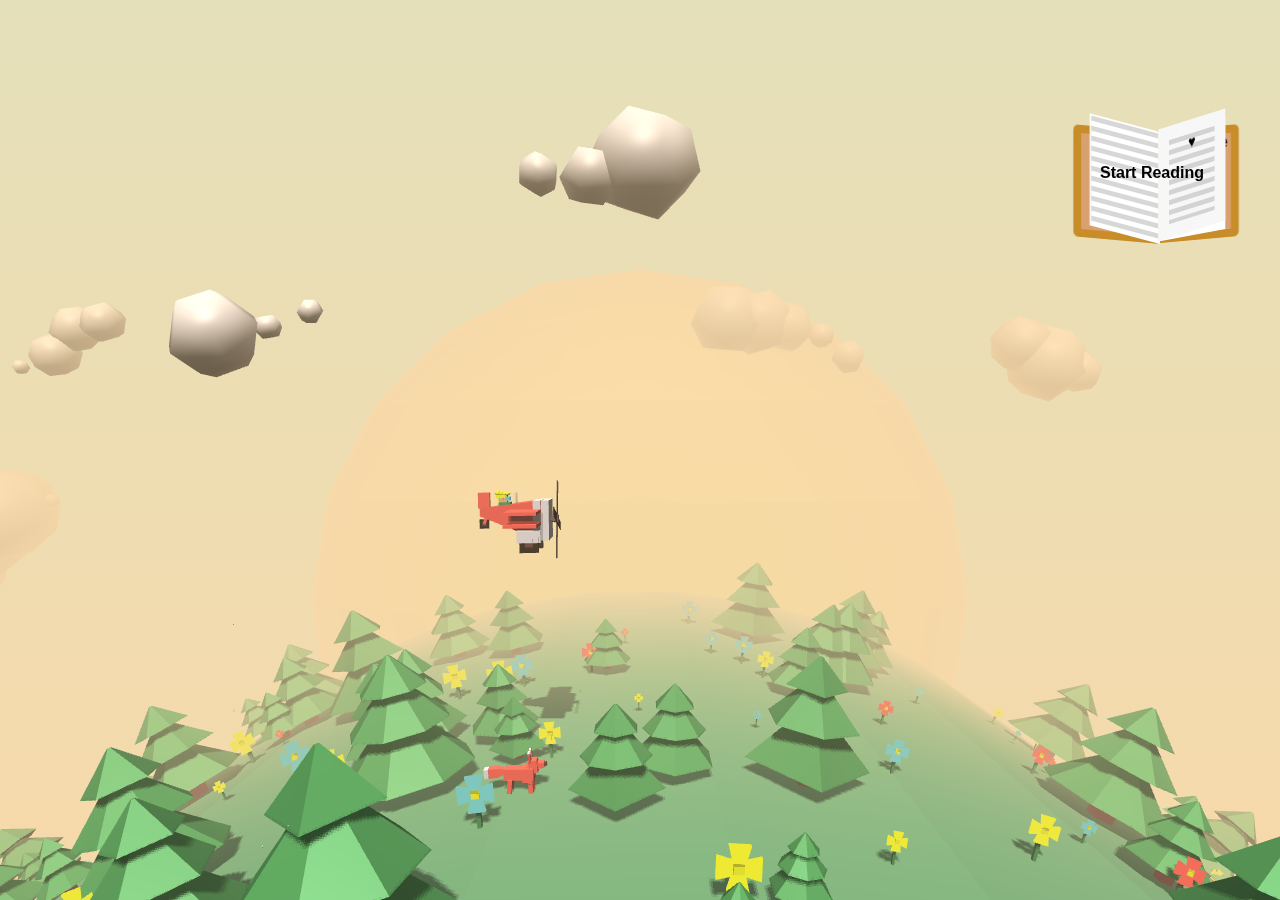
==== index.html @ 649fe2ad "first init" ====
<!DOCTYPE html>
<html lang="en" >
<head>
  <meta charset="UTF-8">
  <title>TinyPolyWorld - ThreeJS experiements.</title>
  
  
  
      <link rel="stylesheet" href="css/style.css">

  
</head>

<body>

<div id="bookwrap">
<div onclick="createBook(50)" id="readbutton">
	<span>Start Reading</span>
	<div class="animated-icon">
	<div class="book-cover"></div>
 	<div class="page"></div> 
</div></div>
<div id="book" style="margin-top:0px;"></div>
</div>
<div id="world"></div>

  <script type="text/javascript" src="js/TweenMax.min.js"></script>
  <script src='js/three.min.js'></script>
  <script  src="js/index.js"></script>

</body>
</html>
---- css/style.css ----
* {
	margin: 0;
	padding: 0;
	font-family: Arial;
}

#world {
	position: absolute;
	width: 100%;
	height: 100%;
	overflow: hidden;
	background: linear-gradient(#e4e0ba, #f7d9aa);
}
#bookwrap{
	height:300px;
	overflow:hidden;
	position: absolute;
	z-index: 9999;
	width: 100%;
	margin: auto;
	text-align: center;
	padding-top:20px;
}
#book, #readbutton {
	z-index: 9999;
}
#readbutton {
	float: right;
}
*, *::before, *::after {
  box-sizing: border-box;
}

.animated-icon {
  width: 15em;
  height: 15em;
  margin: 3em auto 0;
  padding: 4em 2em;
  position: relative;
}
.animated-icon .book-cover, .animated-icon .book-cover::after {
  background: rgba(200,100,40,0.5);
  border: 0.5em solid rgba(200,140,40,1);
  height: 7em;
  border-radius: 5%;
  width: 5.5em;
  transform: rotateY(10deg) skewY(5deg);
  transform-style: preserve-3d;
  transform-origin: right;
  position: absolute;
  z-index: -0;
}
.animated-icon .book-cover::after {
  content: 'The Little Prince';
  position: absolute;
  left: 100%;
  top: -1.45em;
  transform: rotateY(0deg) skewY(-10deg);
}
.animated-icon .page {
   transform-origin: right;
   position: absolute;
   top: 4em;
   left: 2em;
   height: 7em;
   border: 2px solid white;
	background: linear-gradient(
	  to bottom,
	  #d7d7d7,
	  #d7d7d7 50%,
	  white 50%,
	  white
	);
background-size: 100% 10px;
   z-index: 10;
   width: 5.5em;
   transform: rotateY(0deg) skewY(15deg) scaleX(0.8);
   transform-style: preserve-3d;
}
.animated-icon .page::before {
    content: "\2665";
    position: absolute;
    top: -.25em;
    left: -.25em;
    transform-origin: right;
    transform: rotateY(180deg) skewY(20deg) scaleX(0.95);
    transform-style: preserve-3d;
    border-top: 34px solid white;
    border:14px solid white;
	background: linear-gradient(
	  to bottom,
	  #d3d3d3,
	  #d3d3d3 50%,
	  white 50%,
	  white
	);
background-size: 100% 10px;
    z-index: 100;
    height: 7em;
    width: 5.5em;
    animation: turn 2s ease-in-out infinite;
}
.animated-icon .page::after {
    content: "\2665";
    position: absolute;
    top: -.25em;
    left: -.25em;
    transform-origin: right;
    transform: rotateY(180deg) skewY(25deg) scaleX(0.95);
    transform-style: preserve-3d;
    border-top: 34px solid #f7f7f7;
    border: 14px solid #f7f7f7;
    background: linear-gradient(
	  to bottom,
	  #d3d3d3 ,
	  #d3d3d3 50%,
	  #f7f7f7 50%,
	  #f7f7f7
	);
background-size: 100% 10px;
    z-index: 100;
    height: 7em;
    width: 5.5em;
}

@-webkit-keyframes turn {
  0% {
    transform: rotateY(180deg) skewY(25deg) scaleX(0.95);
  }
  40% {
    transform: rotateY(0deg) skewY(0) scaleX(0.95);
  }
  100% {
    transform: rotateY(0deg) skewY(0) scaleX(0.95);
  }
}
@keyframes turn {
  0% {
    transform: rotateY(180deg) skewY(25deg) scaleX(0.95);

  }
  40% {
    transform: rotateY(0deg) skewY(0) scaleX(0.95);
  }
  100% {
    transform: rotateY(0deg) skewY(0) scaleX(0.95);

  }
}
#readbutton span {
	width: 15em;
    position: absolute;
    z-index: 9999;
    margin: 5em 0 0 -8em;
    padding: 4em 2em;
    font-weight: 800;

}
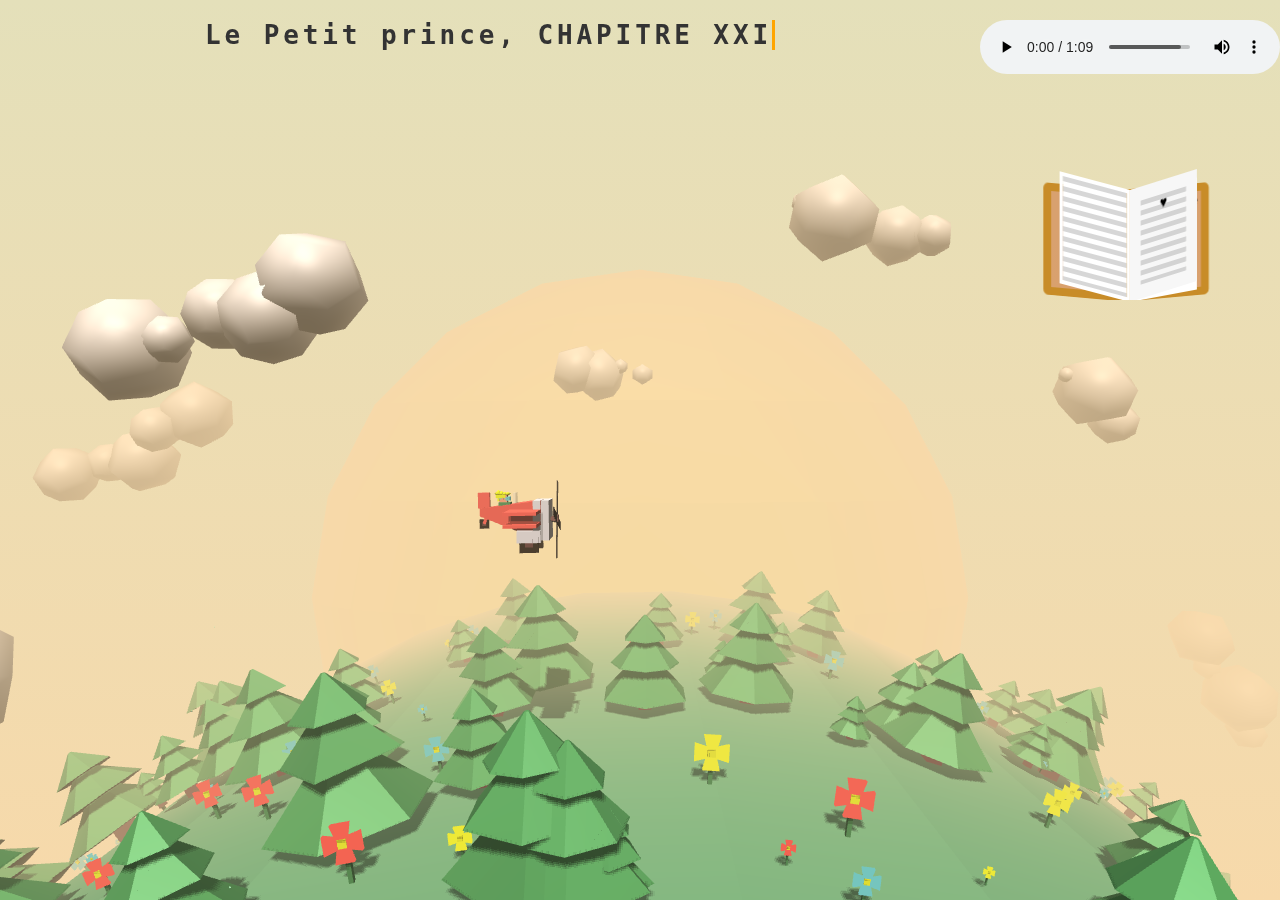
==== commit 373bd571: "add audio" ====
--- a/index.html
+++ b/index.html
@@ -2,24 +2,23 @@
 <html lang="en" >
 <head>
   <meta charset="UTF-8">
-  <title>TinyPolyWorld - ThreeJS experiements.</title>
-  
-  
-  
-      <link rel="stylesheet" href="css/style.css">
-
-  
+  <title>The Little Prince</title>
+  <link rel="stylesheet" href="css/style.css">
 </head>
 
 <body>
 
-<div id="bookwrap">
-<div onclick="createBook(50)" id="readbutton">
-	<span>Start Reading</span>
+<div id="bookwrap" onclick="createBook(50,'french')">
+<div id="readbutton">
+ <audio controls>
+   <source src="Little_Pince_French.mp3" type='audio/mpeg; codecs="mp3"'>
+   <span>您的浏览器不支持</span>
+</audio>
 	<div class="animated-icon">
 	<div class="book-cover"></div>
  	<div class="page"></div> 
 </div></div>
+<div id="booktitle" style="margin-top:0px;"><div class="typewriter"><h1>Le Petit prince, CHAPITRE XXI</h1></div></div>
 <div id="book" style="margin-top:0px;"></div>
 </div>
 <div id="world"></div>
--- a/css/style.css
+++ b/css/style.css
@@ -63,7 +63,7 @@
    top: 4em;
    left: 2em;
    height: 7em;
-   border: 2px solid white;
+   border: 4px solid white;
 	background: linear-gradient(
 	  to bottom,
 	  #d7d7d7,
@@ -94,7 +94,7 @@
 	  white 50%,
 	  white
 	);
-background-size: 100% 10px;
+	background-size: 100% 10px;
     z-index: 100;
     height: 7em;
     width: 5.5em;
@@ -117,7 +117,7 @@
 	  #f7f7f7 50%,
 	  #f7f7f7
 	);
-background-size: 100% 10px;
+	background-size: 100% 10px;
     z-index: 100;
     height: 7em;
     width: 5.5em;
@@ -155,4 +155,33 @@
     padding: 4em 2em;
     font-weight: 800;
 
+}
+#booktitle {
+  padding-top: 0;
+  display: flex;
+  justify-content: center;
+}
+.typewriter h1 {
+  color: #333;
+  font-family: monospace;
+  overflow: hidden;
+  border-right: .15em solid orange; 
+  white-space: nowrap; 
+  margin: 0 auto; 
+  letter-spacing: .15em; 
+  animation: 
+    typing 3.5s steps(30, end),
+    blink-caret .5s step-end infinite;
+}
+
+/* The typing effect */
+@keyframes typing {
+  from { width: 0 }
+  to { width: 100% }
+}
+
+/* The typewriter cursor effect */
+@keyframes blink-caret {
+  from, to { border-color: transparent }
+  50% { border-color: orange }
 }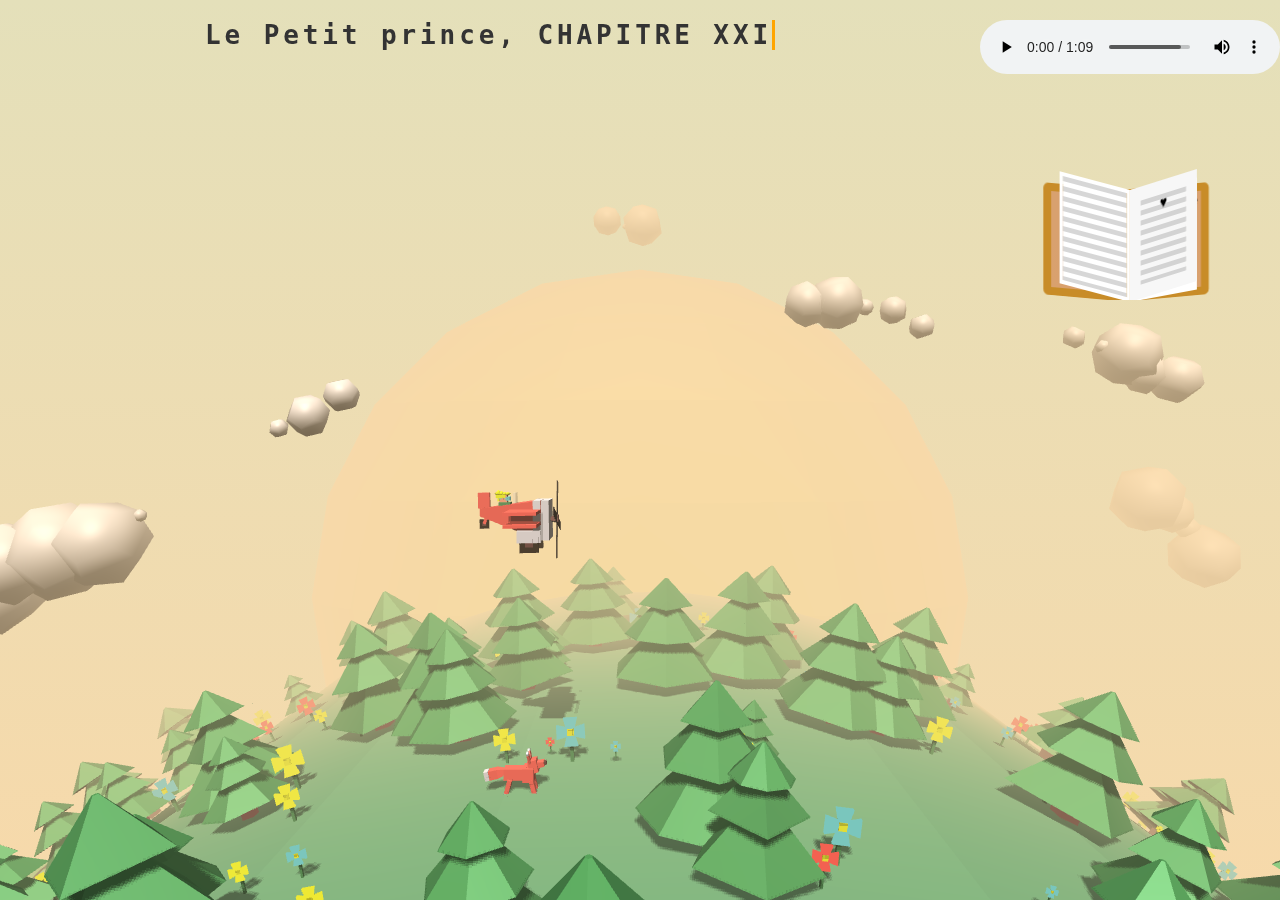
==== commit b064d5fe: "meta" ====
--- a/index.html
+++ b/index.html
@@ -2,6 +2,10 @@
 <html lang="en" >
 <head>
   <meta charset="UTF-8">
+  <meta name="description" content="Audio book with 3D interaction for kids">
+  <meta name="keywords" content="Audio book, 3D">
+  <meta name="author" content="Ke Yang">
+  <meta name="viewport" content="width=device-width, initial-scale=1.0">
   <title>The Little Prince</title>
   <link rel="stylesheet" href="css/style.css">
 </head>
